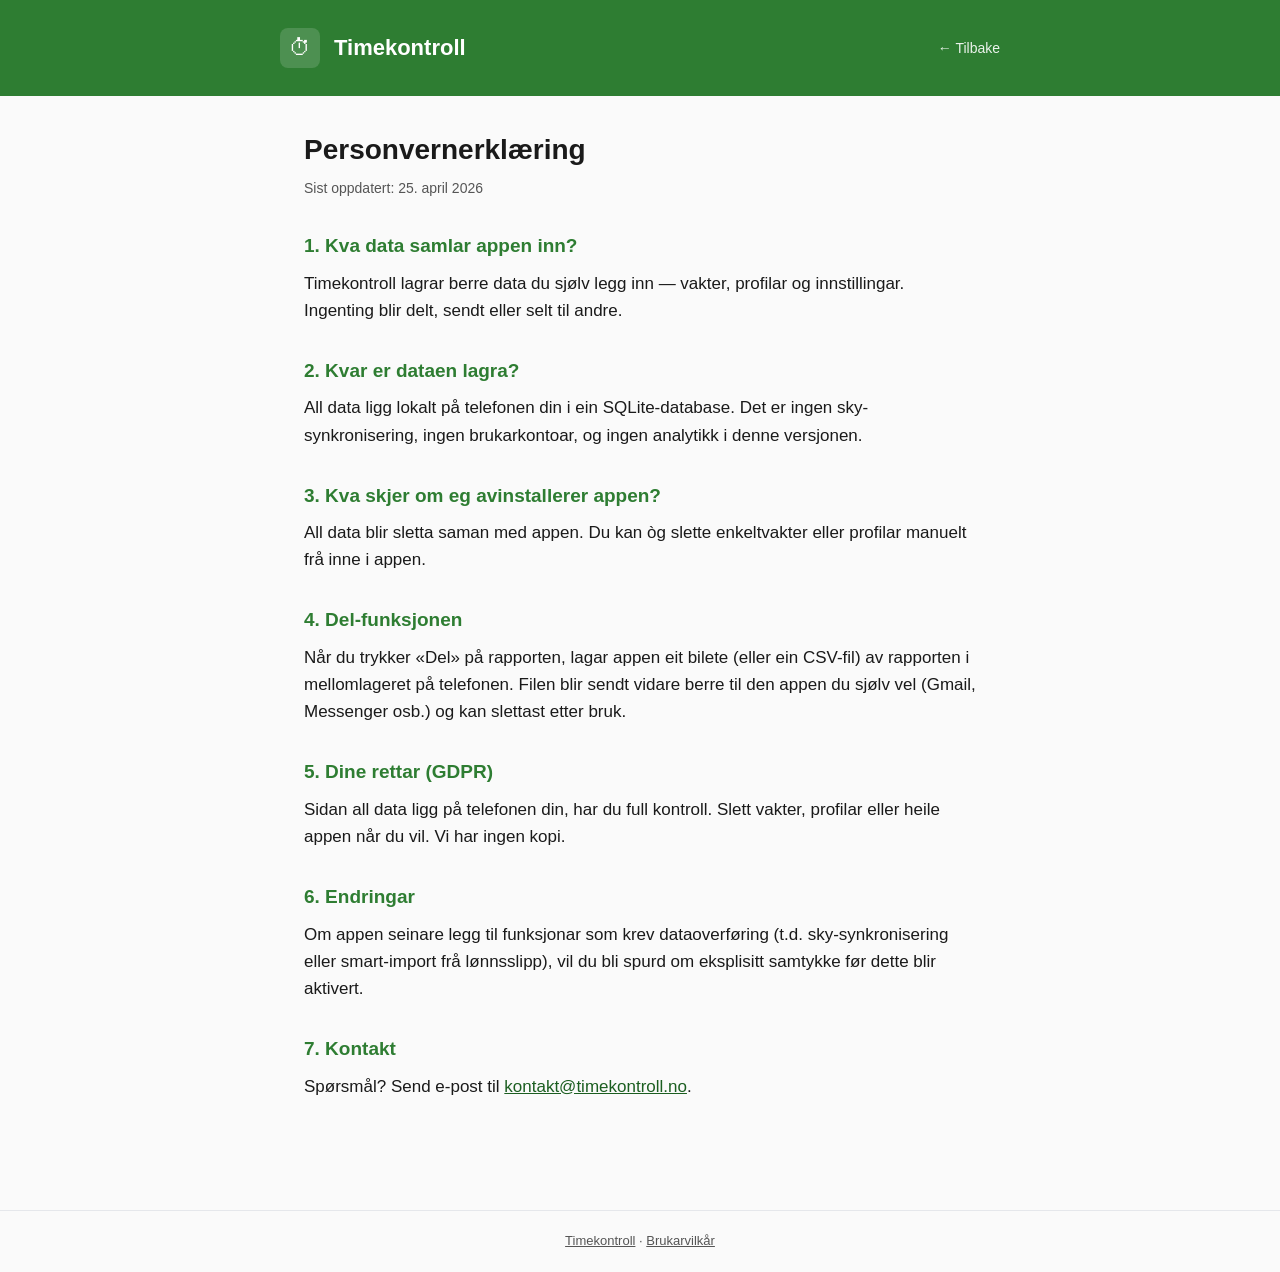
==== privacy.html @ 3f88b5e8 "Initial site: index + privacy + terms" ====
<!doctype html>
<html lang="nn">
<head>
<meta charset="utf-8">
<meta name="viewport" content="width=device-width, initial-scale=1">
<title>Personvern — Timekontroll</title>
<link rel="stylesheet" href="styles.css">
</head>
<body>
<header>
  <div class="wrap">
    <div class="logo">⏱</div>
    <h1>Timekontroll</h1>
    <span style="margin-left:auto"><a href="index.html">← Tilbake</a></span>
  </div>
</header>
<main>
  <h1>Personvernerklæring</h1>
  <p class="updated">Sist oppdatert: 25. april 2026</p>

  <h2>1. Kva data samlar appen inn?</h2>
  <p>Timekontroll lagrar berre data du sjølv legg inn — vakter, profilar og innstillingar. Ingenting blir delt, sendt eller selt til andre.</p>

  <h2>2. Kvar er dataen lagra?</h2>
  <p>All data ligg lokalt på telefonen din i ein SQLite-database. Det er ingen sky-synkronisering, ingen brukarkontoar, og ingen analytikk i denne versjonen.</p>

  <h2>3. Kva skjer om eg avinstallerer appen?</h2>
  <p>All data blir sletta saman med appen. Du kan òg slette enkeltvakter eller profilar manuelt frå inne i appen.</p>

  <h2>4. Del-funksjonen</h2>
  <p>Når du trykker «Del» på rapporten, lagar appen eit bilete (eller ein CSV-fil) av rapporten i mellomlageret på telefonen. Filen blir sendt vidare berre til den appen du sjølv vel (Gmail, Messenger osb.) og kan slettast etter bruk.</p>

  <h2>5. Dine rettar (GDPR)</h2>
  <p>Sidan all data ligg på telefonen din, har du full kontroll. Slett vakter, profilar eller heile appen når du vil. Vi har ingen kopi.</p>

  <h2>6. Endringar</h2>
  <p>Om appen seinare legg til funksjonar som krev dataoverføring (t.d. sky-synkronisering eller smart-import frå lønnsslipp), vil du bli spurd om eksplisitt samtykke før dette blir aktivert.</p>

  <h2>7. Kontakt</h2>
  <p>Spørsmål? Send e-post til <a href="mailto:kontakt@timekontroll.no">kontakt@timekontroll.no</a>.</p>
</main>
<footer>
  <a href="index.html">Timekontroll</a> · <a href="terms.html">Brukarvilkår</a>
</footer>
</body>
</html>
---- styles.css ----
:root {
  --brand: #2E7D32;
  --brand-dark: #1b5e20;
  --text: #1a1a1a;
  --muted: #555;
  --bg: #fafafa;
  --card: #ffffff;
  --border: #e5e7eb;
}

@media (prefers-color-scheme: dark) {
  :root {
    --brand: #66bb6a;
    --brand-dark: #2E7D32;
    --text: #f3f4f6;
    --muted: #b3b3b3;
    --bg: #121212;
    --card: #1e1e1e;
    --border: #2a2a2a;
  }
}

* { box-sizing: border-box; }

body {
  margin: 0;
  font: 17px/1.6 -apple-system, BlinkMacSystemFont, "Segoe UI", Roboto, Helvetica, Arial, sans-serif;
  color: var(--text);
  background: var(--bg);
}

header {
  background: var(--brand);
  color: #fff;
  padding: 28px 24px;
}

header .wrap {
  max-width: 720px;
  margin: 0 auto;
  display: flex;
  align-items: center;
  gap: 14px;
}

header .logo {
  width: 40px;
  height: 40px;
  border-radius: 8px;
  background: rgba(255,255,255,0.15);
  display: flex;
  align-items: center;
  justify-content: center;
  font-size: 22px;
}

header h1 {
  font-size: 22px;
  margin: 0;
  font-weight: 600;
}

header a {
  color: rgba(255,255,255,0.9);
  text-decoration: none;
  font-size: 14px;
}

main {
  max-width: 720px;
  margin: 32px auto;
  padding: 0 24px 64px;
}

main h1 {
  font-size: 28px;
  margin: 0 0 4px;
}

.updated {
  color: var(--muted);
  font-size: 14px;
  margin-bottom: 28px;
}

main h2 {
  font-size: 19px;
  margin: 32px 0 8px;
  color: var(--brand);
}

main p {
  margin: 0 0 14px;
}

a {
  color: var(--brand-dark);
}

footer {
  border-top: 1px solid var(--border);
  padding: 20px 24px;
  font-size: 13px;
  color: var(--muted);
  text-align: center;
}

footer a {
  color: inherit;
}
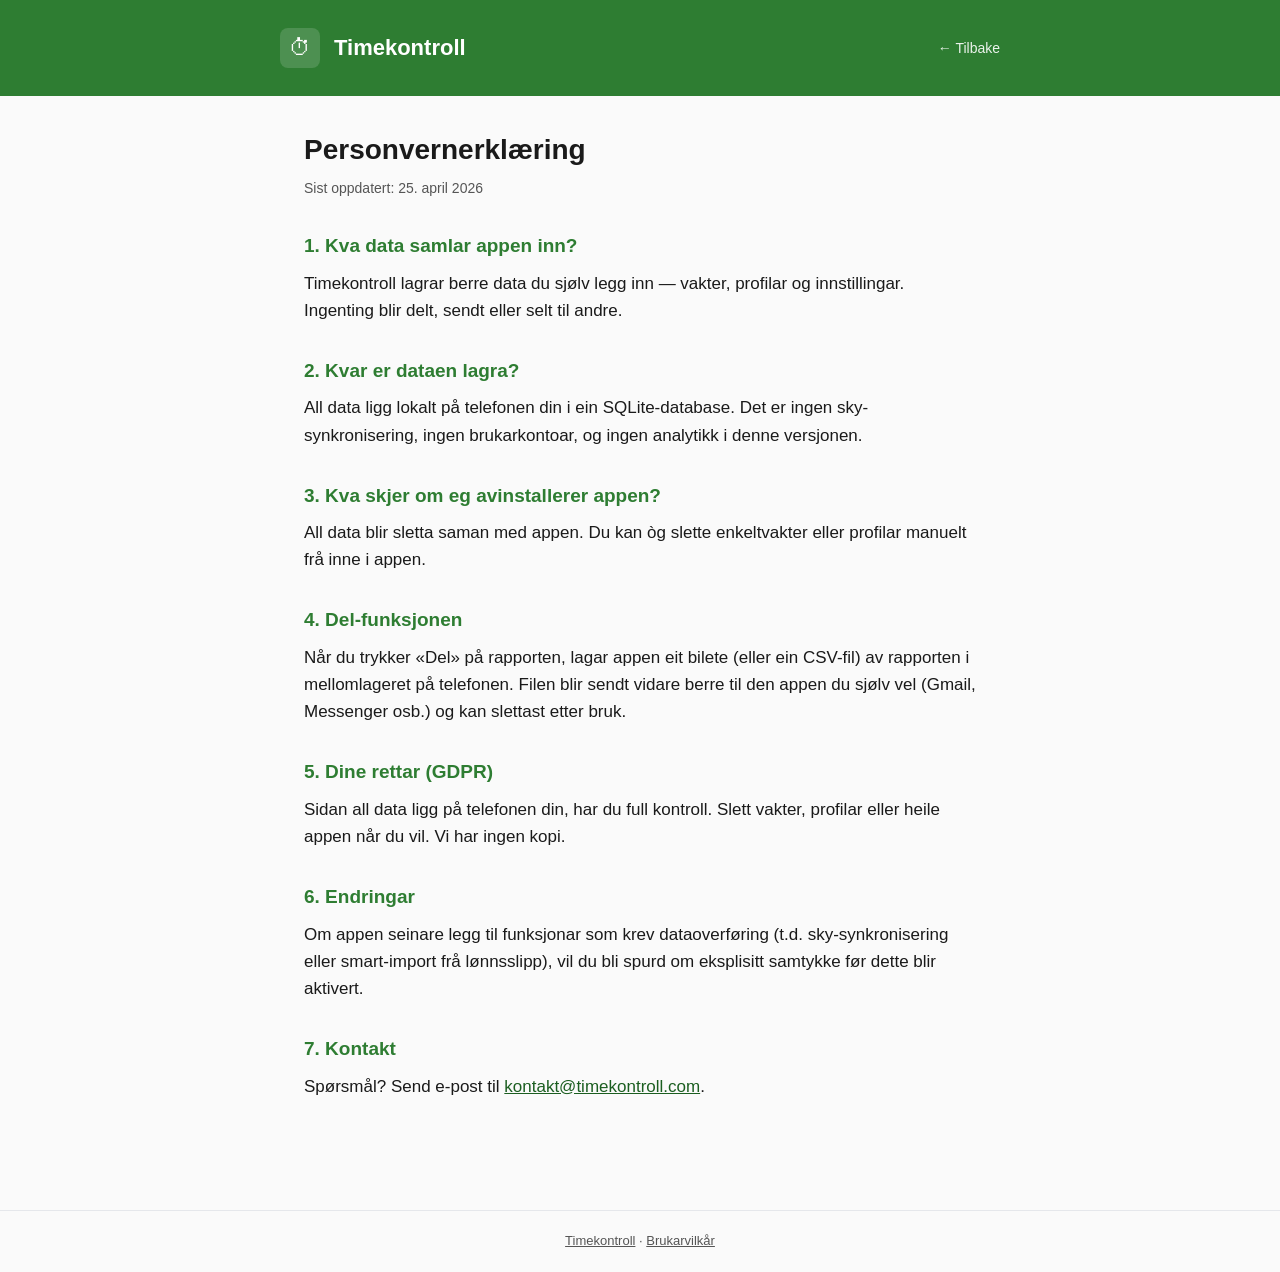
==== commit bd630f26: "Fix contact email domain (.no -> .com)" ====
--- a/privacy.html
+++ b/privacy.html
@@ -37,7 +37,7 @@
   <p>Om appen seinare legg til funksjonar som krev dataoverføring (t.d. sky-synkronisering eller smart-import frå lønnsslipp), vil du bli spurd om eksplisitt samtykke før dette blir aktivert.</p>
 
   <h2>7. Kontakt</h2>
-  <p>Spørsmål? Send e-post til <a href="mailto:kontakt@timekontroll.no">kontakt@timekontroll.no</a>.</p>
+  <p>Spørsmål? Send e-post til <a href="mailto:kontakt@timekontroll.com">kontakt@timekontroll.com</a>.</p>
 </main>
 <footer>
   <a href="index.html">Timekontroll</a> · <a href="terms.html">Brukarvilkår</a>
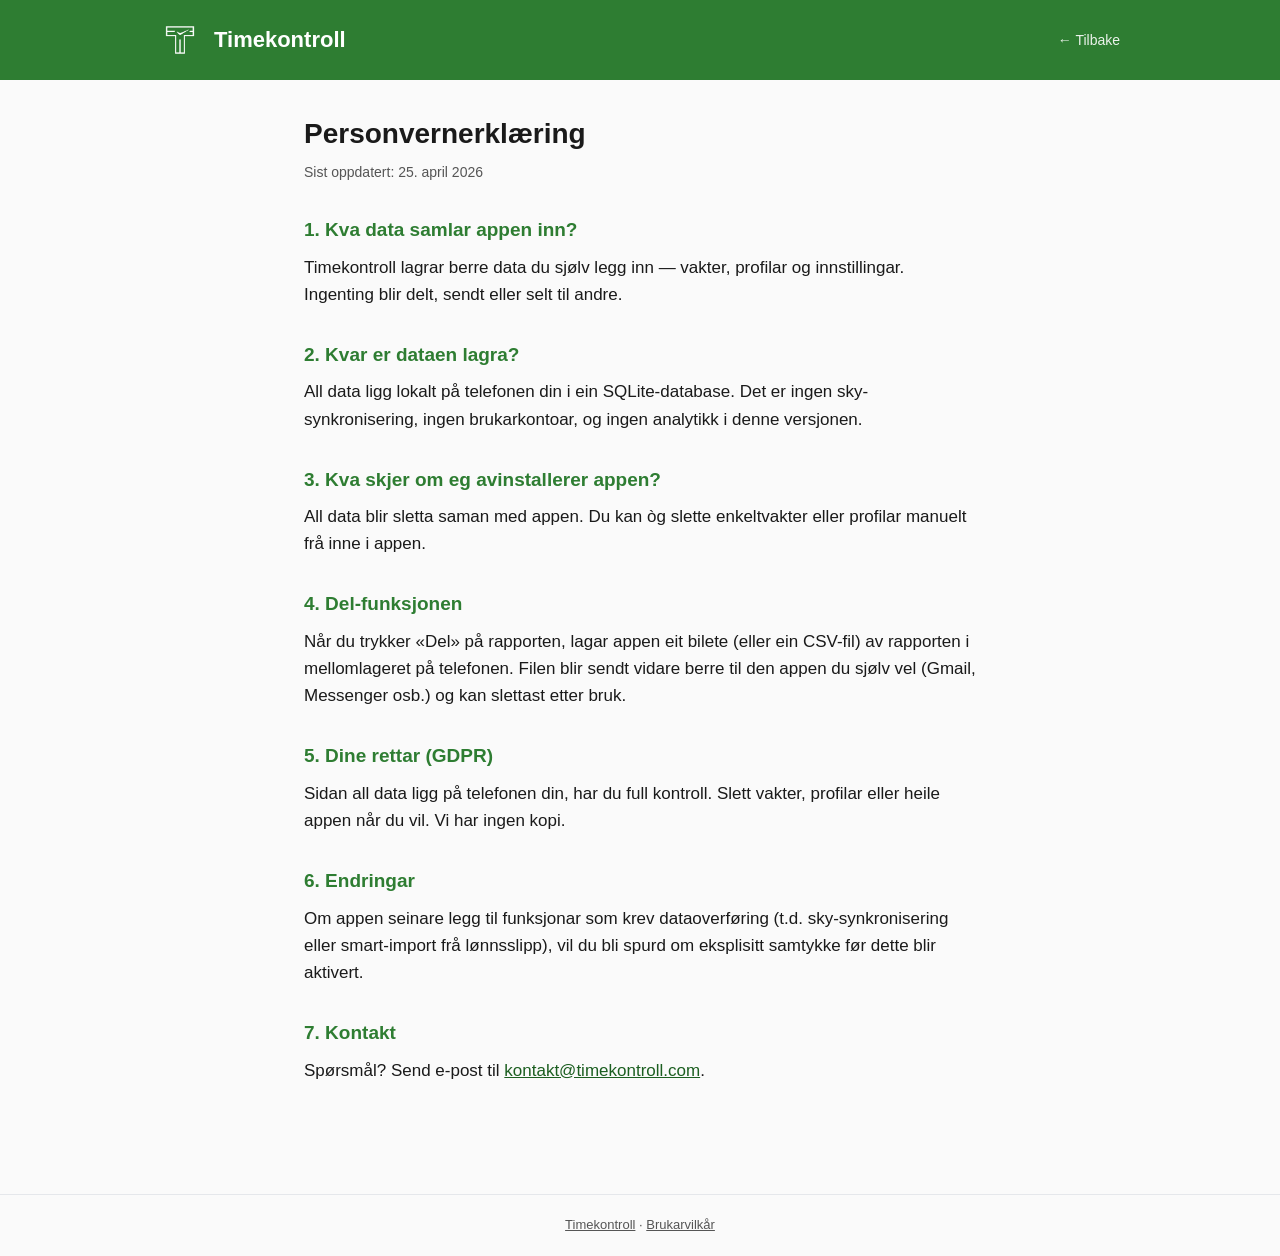
==== commit 759f7fb5: "Real T-clock logo replaces clock emoji in headers" ====
--- a/privacy.html
+++ b/privacy.html
@@ -9,7 +9,7 @@
 <body>
 <header>
   <div class="wrap">
-    <div class="logo">⏱</div>
+    <img class="logo" src="logo.png" alt="Timekontroll-logo" width="40" height="40">
     <h1>Timekontroll</h1>
     <span style="margin-left:auto"><a href="index.html">← Tilbake</a></span>
   </div>
--- a/styles.css
+++ b/styles.css
@@ -32,11 +32,11 @@
 header {
   background: var(--brand);
   color: #fff;
-  padding: 28px 24px;
+  padding: 20px 24px;
 }
 
 header .wrap {
-  max-width: 720px;
+  max-width: 960px;
   margin: 0 auto;
   display: flex;
   align-items: center;
@@ -46,12 +46,8 @@
 header .logo {
   width: 40px;
   height: 40px;
-  border-radius: 8px;
-  background: rgba(255,255,255,0.15);
-  display: flex;
-  align-items: center;
-  justify-content: center;
-  font-size: 22px;
+  display: block;
+  object-fit: contain;
 }
 
 header h1 {
@@ -66,6 +62,161 @@
   font-size: 14px;
 }
 
+/* Hero */
+.hero {
+  background: linear-gradient(180deg, var(--brand) 0%, #256628 100%);
+  color: #fff;
+  padding: 56px 24px 64px;
+  text-align: center;
+}
+
+.hero-wrap {
+  max-width: 720px;
+  margin: 0 auto;
+}
+
+.hero h1 {
+  font-size: 40px;
+  line-height: 1.15;
+  margin: 0 0 14px;
+  font-weight: 700;
+}
+
+.hero .lede {
+  font-size: 19px;
+  margin: 0 0 24px;
+  color: rgba(255,255,255,0.92);
+}
+
+.cta-row { margin: 0; }
+
+.badge {
+  display: inline-block;
+  background: rgba(255,255,255,0.15);
+  border: 1px solid rgba(255,255,255,0.4);
+  color: #fff;
+  padding: 10px 20px;
+  border-radius: 999px;
+  font-size: 14px;
+  font-weight: 500;
+}
+
+/* Features */
+.features {
+  padding: 56px 24px;
+  background: var(--bg);
+}
+
+.features-wrap {
+  max-width: 960px;
+  margin: 0 auto;
+  display: grid;
+  grid-template-columns: repeat(3, 1fr);
+  gap: 28px;
+}
+
+@media (max-width: 720px) {
+  .features-wrap {
+    grid-template-columns: 1fr;
+  }
+}
+
+.feature {
+  background: var(--card);
+  border: 1px solid var(--border);
+  border-radius: 12px;
+  padding: 24px;
+}
+
+.feature .icon {
+  font-size: 28px;
+  margin-bottom: 8px;
+  line-height: 1;
+}
+
+.feature .icon svg {
+  width: 28px;
+  height: auto;
+  vertical-align: middle;
+  display: block;
+  border-radius: 2px;
+}
+
+.feature h3 {
+  font-size: 17px;
+  margin: 0 0 8px;
+  color: var(--brand);
+}
+
+.feature p {
+  margin: 0;
+  font-size: 15px;
+  color: var(--muted);
+  line-height: 1.5;
+}
+
+/* Screenshots */
+.screenshots {
+  padding: 56px 24px;
+  background: var(--card);
+  border-top: 1px solid var(--border);
+  border-bottom: 1px solid var(--border);
+}
+
+.screenshots-wrap {
+  max-width: 960px;
+  margin: 0 auto;
+  text-align: center;
+}
+
+.screenshots h2 {
+  margin: 0 0 28px;
+  color: var(--brand);
+}
+
+.shots {
+  display: grid;
+  grid-template-columns: repeat(3, 1fr);
+  gap: 20px;
+  align-items: start;
+}
+
+@media (max-width: 720px) {
+  .shots {
+    grid-template-columns: 1fr;
+    max-width: 320px;
+    margin: 0 auto;
+  }
+}
+
+.shots img {
+  width: 100%;
+  border-radius: 18px;
+  box-shadow: 0 8px 24px rgba(0,0,0,0.12);
+  border: 1px solid var(--border);
+}
+
+/* Meta */
+.meta {
+  padding: 48px 24px 64px;
+}
+
+.meta-wrap {
+  max-width: 720px;
+  margin: 0 auto;
+}
+
+.meta h2 {
+  font-size: 19px;
+  margin: 24px 0 8px;
+  color: var(--brand);
+}
+
+.meta p {
+  margin: 0 0 14px;
+}
+
+/* Article pages (privacy + terms) */
 main {
   max-width: 720px;
   margin: 32px auto;
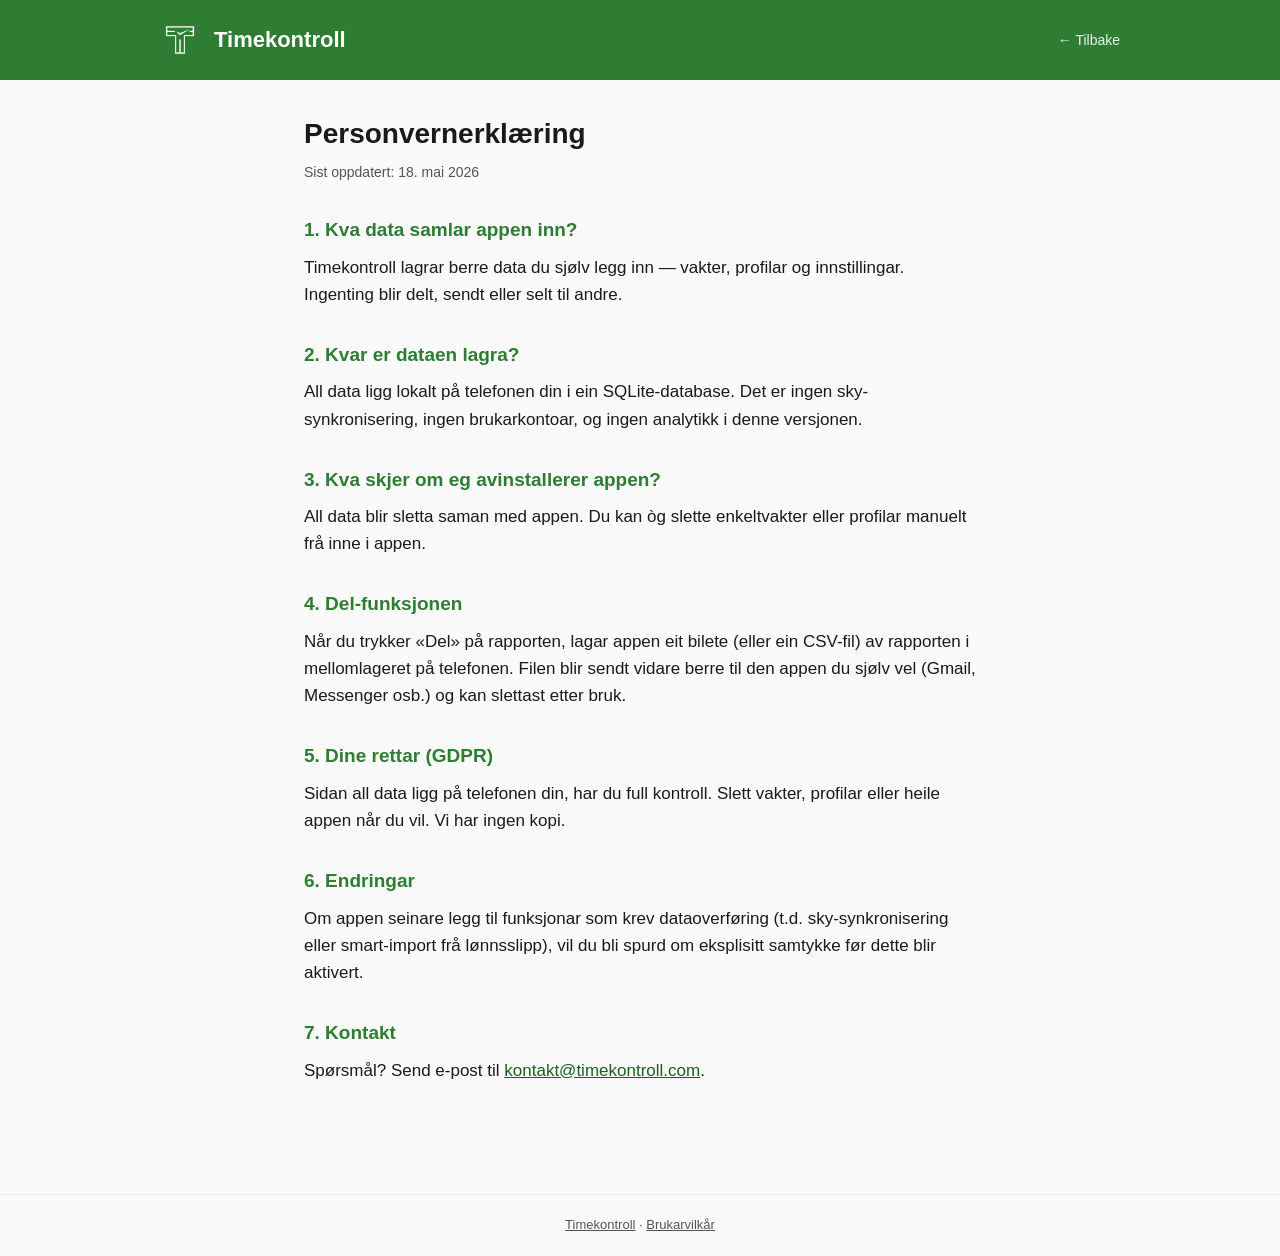
==== commit 9844f3c7: "Launch: bytt 'Bli testar' med Play Store-badge Co-Authored-By: Claude Opus 4.7 (1M context) <noreply" ====
--- a/privacy.html
+++ b/privacy.html
@@ -16,7 +16,7 @@
 </header>
 <main>
   <h1>Personvernerklæring</h1>
-  <p class="updated">Sist oppdatert: 25. april 2026</p>
+  <p class="updated">Sist oppdatert: 18. mai 2026</p>
 
   <h2>1. Kva data samlar appen inn?</h2>
   <p>Timekontroll lagrar berre data du sjølv legg inn — vakter, profilar og innstillingar. Ingenting blir delt, sendt eller selt til andre.</p>
--- a/styles.css
+++ b/styles.css
@@ -22,6 +22,74 @@
 
 * { box-sizing: border-box; }
 
+/* ---------- Splash ---------- */
+.splash {
+  position: fixed;
+  inset: 0;
+  background: #2E7D32;
+  display: flex;
+  flex-direction: column;
+  align-items: center;
+  justify-content: center;
+  z-index: 9999;
+  gap: 28px;
+  animation: splash-fade-out 0.4s ease 1.8s forwards;
+}
+
+.splash-logo {
+  width: 180px;
+  height: 180px;
+  transform-origin: center;
+  transform: scale(0.6);
+  animation: splash-logo-in 0.7s cubic-bezier(0.34, 1.56, 0.64, 1) forwards;
+}
+
+.splash-minute {
+  transform-origin: 510px 265px;
+  animation: splash-hand-spin 1.6s ease-in-out 0.2s forwards;
+}
+
+.splash-name {
+  font-size: 30px;
+  font-weight: 600;
+  color: #fff;
+  letter-spacing: 1.2px;
+  opacity: 0;
+  animation: splash-name-in 0.7s ease-out 0.6s forwards;
+}
+
+html.splash-done .splash {
+  display: none;
+}
+
+html.no-splash .splash {
+  display: none;
+}
+
+@keyframes splash-logo-in {
+  to { transform: scale(1); }
+}
+
+@keyframes splash-hand-spin {
+  to { transform: rotate(360deg); }
+}
+
+@keyframes splash-name-in {
+  to { opacity: 1; }
+}
+
+@keyframes splash-fade-out {
+  to { opacity: 0; visibility: hidden; }
+}
+
+@media (prefers-reduced-motion: reduce) {
+  .splash-logo, .splash-minute, .splash-name { animation: none; }
+  .splash-logo { transform: scale(1); }
+  .splash-name { opacity: 1; }
+  .splash { animation: splash-fade-out 0.3s ease 1.0s forwards; }
+}
+
+
 body {
   margin: 0;
   font: 17px/1.6 -apple-system, BlinkMacSystemFont, "Segoe UI", Roboto, Helvetica, Arial, sans-serif;
@@ -101,6 +169,124 @@
   font-weight: 500;
 }
 
+.badge-link {
+  text-decoration: none;
+  transition: background 0.15s ease;
+}
+
+.badge-link:hover,
+.badge-link:focus {
+  background: rgba(255,255,255,0.28);
+}
+
+/* Tester recruitment */
+.testers {
+  padding: 56px 24px;
+  background: var(--card);
+  border-bottom: 1px solid var(--border);
+}
+
+.testers-wrap {
+  max-width: 720px;
+  margin: 0 auto;
+}
+
+.testers .pill {
+  display: inline-block;
+  background: rgba(46,125,50,0.12);
+  color: var(--brand-dark);
+  padding: 4px 12px;
+  border-radius: 999px;
+  font-size: 13px;
+  font-weight: 500;
+  margin-bottom: 12px;
+}
+
+@media (prefers-color-scheme: dark) {
+  .testers .pill {
+    background: rgba(102,187,106,0.18);
+    color: var(--brand);
+  }
+}
+
+.testers h2 {
+  margin: 0 0 12px;
+  font-size: 26px;
+  color: var(--brand);
+}
+
+.testers .lede {
+  margin: 0 0 24px;
+  color: var(--muted);
+}
+
+.steps {
+  list-style: none;
+  padding: 0;
+  margin: 0 0 24px;
+  display: flex;
+  flex-direction: column;
+  gap: 18px;
+}
+
+.steps li {
+  display: flex;
+  gap: 16px;
+  align-items: flex-start;
+}
+
+.steps .num {
+  flex-shrink: 0;
+  width: 32px;
+  height: 32px;
+  border-radius: 50%;
+  background: var(--brand);
+  color: #fff;
+  font-weight: 600;
+  display: flex;
+  align-items: center;
+  justify-content: center;
+  font-size: 15px;
+}
+
+.steps strong {
+  display: block;
+  margin-bottom: 4px;
+  color: var(--text);
+}
+
+.steps p {
+  margin: 0 0 6px;
+  font-size: 15px;
+  color: var(--muted);
+}
+
+.btn {
+  display: inline-block;
+  background: var(--brand);
+  color: #fff !important;
+  padding: 10px 20px;
+  border-radius: 8px;
+  text-decoration: none;
+  font-weight: 500;
+  font-size: 15px;
+  margin-top: 6px;
+  transition: background 0.15s ease;
+}
+
+.btn:hover,
+.btn:focus {
+  background: var(--brand-dark);
+}
+
+.small {
+  font-size: 14px;
+}
+
+.muted {
+  color: var(--muted);
+}
+
 /* Features */
 .features {
   padding: 56px 24px;
